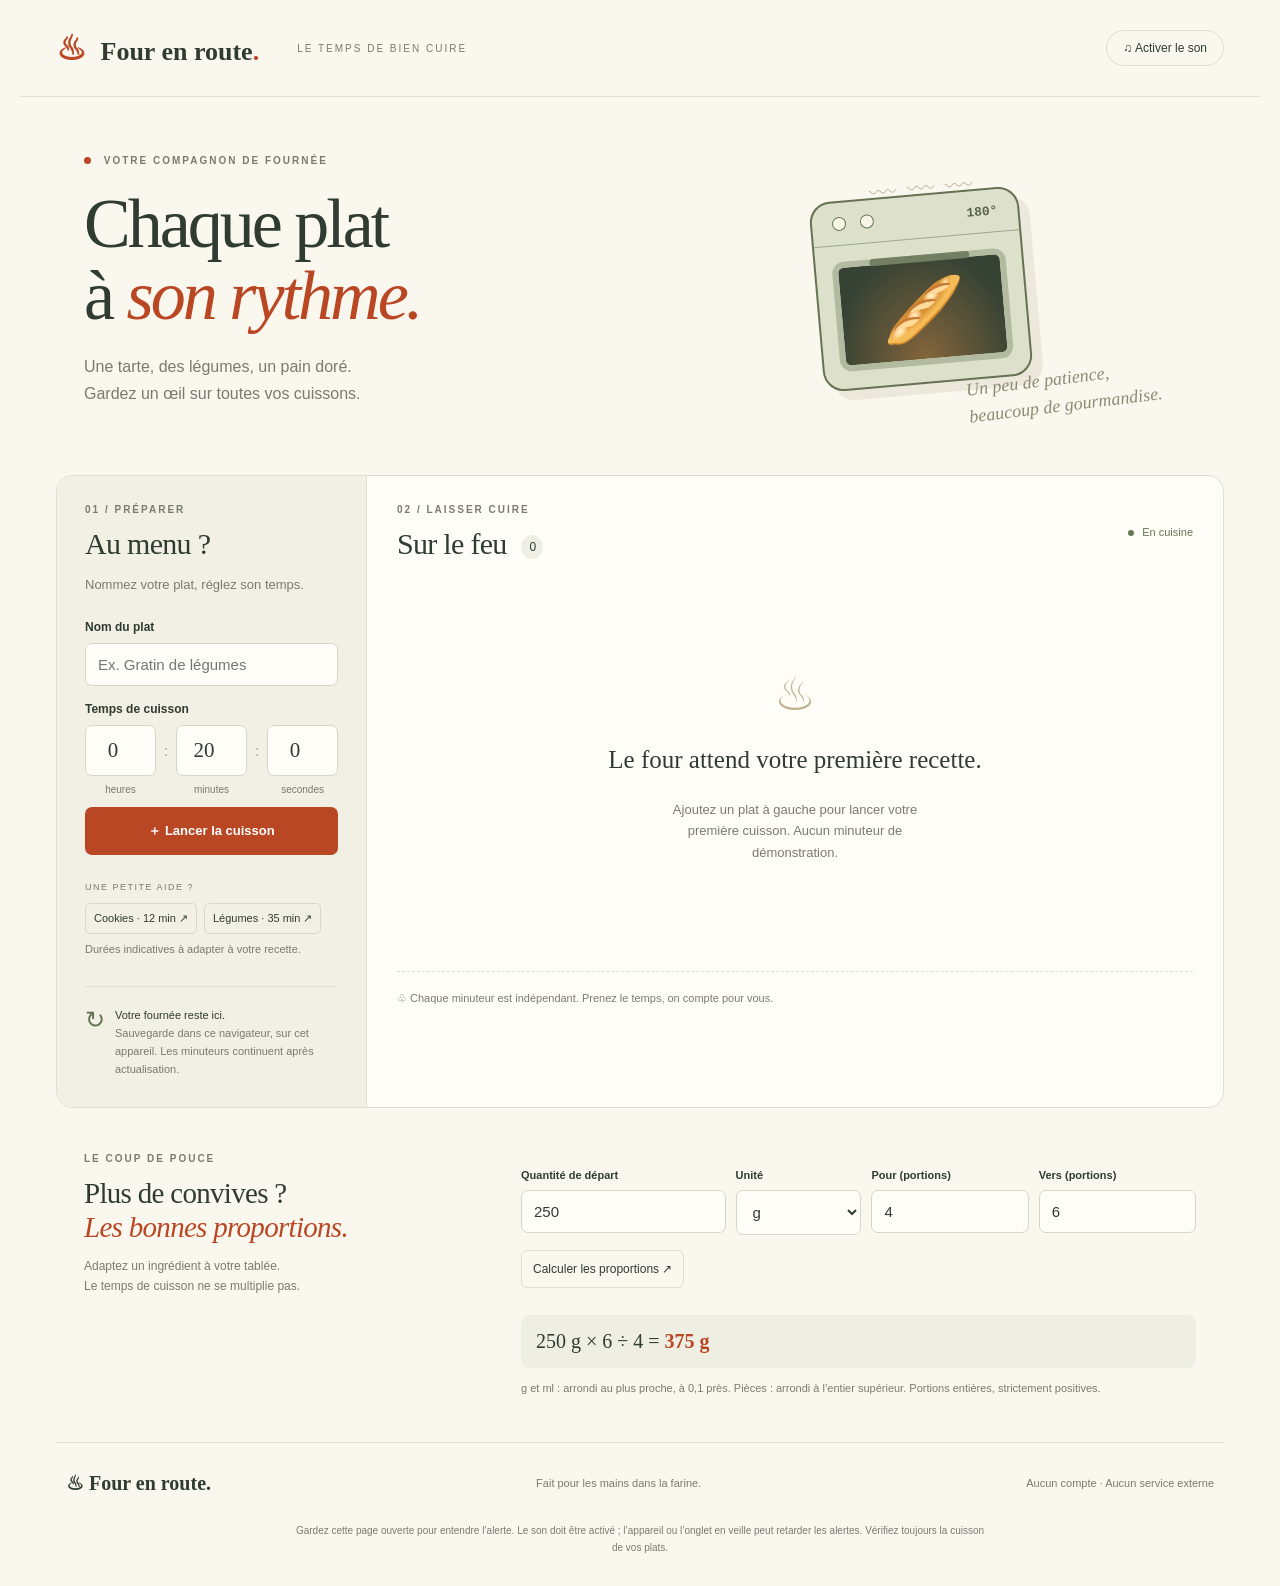
==== docs/index.html @ 5bbef4fc "feat: minuteurs indépendants, sauvegarde locale et proportions Import de la première version réellem" ====
<!doctype html><html lang="fr"><head><meta charset="UTF-8"><meta name="viewport" content="width=device-width,initial-scale=1"><meta name="theme-color" content="#faf6ed"><meta name="description" content="Tous vos minuteurs de cuisson, au même endroit. Simple, indépendant et sauvegardé sur cet appareil."><title>Four en route — À chacun sa cuisson</title><link rel="stylesheet" href="style.css"><script src="app.js" defer></script></head><body><header><a class="brand" href="./"><span class="logo" aria-hidden="true">♨</span> Four en route<span class="brand-dot">.</span></a><span class="header-note">LE TEMPS DE BIEN CUIRE</span><button id="sound" class="quiet" aria-pressed="false">♫ Activer le son</button></header><main><section class="intro"><div><div class="eyebrow"><span></span> VOTRE COMPAGNON DE FOURNÉE</div><h1>Chaque plat<br>à <em>son rythme.</em></h1><p>Une tarte, des légumes, un pain doré.<br>Gardez un œil sur toutes vos cuissons.</p></div><div class="oven-art" aria-hidden="true"><div class="steam">﹏ ﹏ ﹏</div><div class="oven"><div class="knobs"><i></i><i></i><b>180°</b></div><div class="oven-window"><div class="tray">🥖</div></div><div class="oven-handle"></div></div><span class="art-label">Un peu de patience,<br>beaucoup de gourmandise.</span></div></section><section class="workspace"><aside><div class="section-kicker">01 / PRÉPARER</div><h2>Au menu ?</h2><p class="muted">Nommez votre plat, réglez son temps.</p><form id="timer-form" novalidate><label for="name">Nom du plat</label><input id="name" maxlength="60" placeholder="Ex. Gratin de légumes" required><label>Temps de cuisson</label><div class="duration"><div><input id="hours" aria-label="Heures" type="number" min="0" max="99" step="1" value="0"><span>heures</span></div><b>:</b><div><input id="minutes" aria-label="Minutes" type="number" min="0" max="59" step="1" value="20"><span>minutes</span></div><b>:</b><div><input id="seconds" aria-label="Secondes" type="number" min="0" max="59" step="1" value="0"><span>secondes</span></div></div><p id="form-error" class="error" role="alert"></p><button class="primary" type="submit">＋ Lancer la cuisson</button></form><div class="presets"><span>UNE PETITE AIDE ?</span><button data-preset="Cookies,12">Cookies · 12 min ↗</button><button data-preset="Légumes rôtis,35">Légumes · 35 min ↗</button><small>Durées indicatives à adapter à votre recette.</small></div><div class="storage"><span>↻</span><p><strong>Votre fournée reste ici.</strong><br>Sauvegarde dans ce navigateur, sur cet appareil. Les minuteurs continuent après actualisation.</p></div></aside><section class="board"><div class="board-heading"><div><div class="section-kicker">02 / LAISSER CUIRE</div><h2>Sur le feu <span id="count">0</span></h2></div><span class="live-tag"><i></i> En cuisine</span></div><div id="timers"></div><div class="board-note">♧ Chaque minuteur est indépendant. Prenez le temps, on compte pour vous.</div></section></section><section class="proportions"><div><div class="section-kicker">LE COUP DE POUCE</div><h2>Plus de convives ?<br><em>Les bonnes proportions.</em></h2><p>Adaptez un ingrédient à votre tablée.<br>Le temps de cuisson ne se multiplie pas.</p></div><form id="ratio-form" novalidate><div class="ratio-inputs"><div><label for="quantity">Quantité de départ</label><input type="number" id="quantity" min="0" step="any" value="250"></div><div><label for="unit">Unité</label><select id="unit"><option value="g">g</option><option value="ml">ml</option><option value="pièce(s)">pièce(s)</option></select></div><div><label for="from">Pour (portions)</label><input type="number" id="from" min="1" step="1" value="4"></div><div><label for="to">Vers (portions)</label><input type="number" id="to" min="1" step="1" value="6"></div></div><button type="submit" class="secondary">Calculer les proportions ↗</button><p id="ratio-error" class="error" role="alert"></p><output id="ratio-result">250 g × 6 ÷ 4 = <strong>375 g</strong></output><small>g et ml : arrondi au plus proche, à 0,1 près. Pièces : arrondi à l’entier supérieur. Portions entières, strictement positives.</small></form></section><div id="status" class="status" role="status" aria-live="polite"></div><footer><span class="brand">♨ Four en route.</span><span>Fait pour les mains dans la farine.</span><span>Aucun compte · Aucun service externe</span></footer><p class="limit">Gardez cette page ouverte pour entendre l’alerte. Le son doit être activé ; l’appareil ou l’onglet en veille peut retarder les alertes. Vérifiez toujours la cuisson de vos plats.</p></main></body></html>
---- docs/style.css ----
@import url('data:text/css,');
:root{--bg:#faf7ef;--ink:#303c31;--orange:#b94724;--muted:#797b70;--line:#deded1;--green:#657654}*{box-sizing:border-box}body{margin:0;background:var(--bg);color:var(--ink);font-family:Arial,Helvetica,sans-serif;font-size:15px}button,input,select{font:inherit}button,a,input,select{-webkit-tap-highlight-color:transparent}button{cursor:pointer}button:focus-visible,a:focus-visible,input:focus-visible,select:focus-visible{outline:3px solid #a54b2b;outline-offset:4px}button{transition:background .15s,transform .15s}button:hover{filter:brightness(.96)}header{max-width:1240px;margin:auto;padding:28px 36px;display:flex;align-items:center;gap:24px;border-bottom:1px solid var(--line)}.brand{font-family:Georgia,serif;font-size:26px;font-weight:700;color:var(--ink);text-decoration:none;white-space:nowrap}.logo{color:var(--orange);font-size:34px;margin-right:8px}.brand-dot{color:var(--orange)}.header-note{font-size:10px;letter-spacing:2px;color:var(--muted);margin-left:14px}.quiet{margin-left:auto;border:1px solid var(--line);background:transparent;border-radius:24px;padding:10px 16px;font-size:12px;color:var(--ink)}main{max-width:1168px;margin:auto;padding:0 0 30px}.intro{display:flex;justify-content:space-between;align-items:center;padding:58px 28px 52px}.eyebrow,.section-kicker{font-size:10px;letter-spacing:2px;font-weight:700;color:var(--muted)}.eyebrow span{display:inline-block;width:7px;height:7px;background:var(--orange);border-radius:100%;margin-right:8px}h1{font-family:Georgia,serif;font-weight:400;font-size:70px;letter-spacing:-3px;line-height:1.03;margin:22px 0}em{font-family:Georgia,serif;color:var(--orange);font-weight:400}p{line-height:1.65}.intro p{color:var(--muted);font-size:16px}.oven-art{width:360px;height:260px;position:relative;margin-right:70px}.oven{position:absolute;left:50px;top:35px;background:#dde0ca;width:210px;height:190px;border:2px solid #667353;border-radius:21px;box-shadow:10px 10px 0 #ece8dc;transform:rotate(-5deg)}.knobs{height:43px;display:flex;align-items:center;padding:0 20px;gap:14px;border-bottom:1px solid #9da78e}.knobs i{border:1px solid #657654;border-radius:100%;width:14px;height:14px;background:#f8f4e7}.knobs b{font-family:monospace;margin-left:auto;font-size:13px;color:#5a654e}.oven-window{margin:16px;background:#354234;border-radius:12px;height:110px;border:6px solid #b2baa0;display:grid;place-items:center;background:radial-gradient(ellipse at bottom,#84653b,#354234 80%)}.tray{font-size:65px;transform:rotate(5deg);filter:sepia(.25)}.oven-handle{position:absolute;background:#727f63;height:7px;width:100px;left:54px;top:59px;border-radius:4px}.steam{position:absolute;top:0;left:102px;color:#b9ad93;font-size:30px;transform:rotate(-5deg)}.art-label{position:absolute;bottom:0;right:-35px;font-family:Georgia,serif;font-style:italic;font-size:18px;line-height:1.5;transform:rotate(-7deg);color:#8c8b72}.workspace{display:grid;grid-template-columns:310px 1fr;border:1px solid var(--line);border-radius:16px;background:#fffdf8;overflow:hidden}aside{padding:28px;background:#f2efe5;border-right:1px solid var(--line)}h2{font-family:Georgia,serif;font-size:30px;font-weight:400;letter-spacing:-.7px;margin:12px 0}.muted{color:var(--muted);font-size:13px;margin-bottom:25px}label{display:block;font-size:12px;font-weight:600;margin:16px 0 9px}input,select{width:100%;border:1px solid #d6d6c8;background:#fffdf8;border-radius:7px;color:var(--ink);padding:12px;min-width:0}.duration{display:flex;align-items:center;gap:8px}.duration>div{flex:1;text-align:center}.duration input{text-align:center;padding:12px 3px;font-size:21px;font-family:Georgia,serif}.duration span{display:block;color:var(--muted);font-size:10px;margin-top:8px}.duration>b{margin-bottom:19px;font-weight:400;color:#9b9c8e}.primary{background:var(--orange);color:white;border:0;border-radius:7px;padding:15px;width:100%;font-weight:600;font-size:13px}.error{color:#a52e20;font-size:12px;line-height:1.5}.error:empty{margin:12px 0}.presets{margin:27px 0;display:flex;flex-wrap:wrap;gap:7px}.presets>span{display:block;width:100%;font-size:9px;letter-spacing:1.5px;color:var(--muted);margin-bottom:4px}.presets button{font-size:11px;border:1px solid #d7d8c9;border-radius:5px;padding:8px;background:transparent;color:var(--ink)}small{font-size:11px;color:var(--muted);line-height:1.6;display:block}.storage{display:flex;gap:10px;border-top:1px solid var(--line);padding-top:19px}.storage>span{font-size:24px;color:var(--green)}.storage p{font-size:11px;color:var(--muted);margin:0}.storage strong{color:var(--ink);font-weight:500}.board{padding:28px 30px}.board-heading{display:flex;justify-content:space-between;align-items:center;margin-bottom:25px}.board-heading h2{margin-bottom:0}.board-heading h2 span{font-family:Arial;font-size:12px;background:#edeee4;border-radius:100%;padding:5px 8px;vertical-align:middle;margin-left:8px}.live-tag{font-size:11px;color:var(--green)}.live-tag i{display:inline-block;width:6px;height:6px;border-radius:100%;background:var(--green);margin-right:5px}#timers{display:grid;grid-template-columns:repeat(2,minmax(0,1fr));gap:16px}.empty{grid-column:1/-1;text-align:center;padding:80px 20px;color:var(--muted)}.empty-icon{font-size:47px;color:#c0b394}.empty h3{font-family:Georgia,serif;font-weight:400;font-size:25px;color:var(--ink)}.empty p{max-width:260px;margin:auto;font-size:13px}.timer{border:1px solid #dfe2d5;border-radius:12px;padding:20px;background:#f7f8ef;position:relative}.timer.paused{background:#f6f3ec}.timer.done{background:#fff0de;border-color:#d3a06f}.card-top{display:flex;align-items:center;justify-content:space-between;gap:8px}.timer h3{font-size:15px;font-weight:500;margin:0;overflow-wrap:anywhere}.delete{border:0;background:transparent;color:#8b8b7a;padding:6px;font-size:20px;line-height:1}.badge{font-size:9px;letter-spacing:1px;text-transform:uppercase;color:#697653;margin:13px 0 5px;display:block}.time{font-size:40px;font-family:Georgia,serif;letter-spacing:-1px;font-variant-numeric:tabular-nums;margin:10px 0}.progress{height:4px;background:#dce0cc;border-radius:3px;margin:15px 0 20px;overflow:hidden}.progress>span{height:100%;background:var(--green);display:block;transition:width .5s}.done .progress>span{background:var(--orange)}.actions{display:flex;gap:6px;flex-wrap:wrap}.actions button{font-size:11px;padding:9px 10px;border:1px solid #d3d7c5;border-radius:6px;background:transparent;color:var(--ink);min-height:34px}.actions button:first-child{background:var(--ink);color:white;border-color:var(--ink)}.board-note{border-top:1px dashed var(--line);margin-top:28px;padding-top:18px;font-size:11px;color:var(--muted);line-height:1.6}.proportions{display:grid;grid-template-columns:1fr 1.7fr;gap:40px;padding:45px 28px}.proportions h2{font-size:29px;line-height:1.2}.proportions p{font-size:12px;color:var(--muted)}.ratio-inputs{display:grid;grid-template-columns:1.3fr .8fr 1fr 1fr;gap:10px}.ratio-inputs label{font-size:11px}.secondary{border:1px solid var(--line);background:transparent;border-radius:6px;padding:11px;margin:15px 0;color:var(--ink);font-size:12px}output{display:block;padding:15px;background:#efeee2;font-family:Georgia,serif;font-size:20px;border-radius:8px;margin-bottom:12px}output strong{color:var(--orange)}footer{display:flex;align-items:center;justify-content:space-between;border-top:1px solid var(--line);padding:28px 10px;color:var(--muted);font-size:11px}footer .brand{font-size:20px}.limit{font-size:10px;text-align:center;color:var(--muted);max-width:700px;margin:auto}.status:not(:empty){position:fixed;bottom:20px;left:50%;transform:translateX(-50%);background:var(--ink);color:white;padding:14px 22px;border-radius:9px;z-index:5;max-width:90%;font-size:13px;box-shadow:0 5px 20px #0002}
@media(min-width:1400px){.intro{padding-top:65px;padding-bottom:60px}}@media(max-width:900px){main{padding:0 20px 20px}.intro{padding:40px 8px}.oven-art{margin-right:10px;transform:scale(.85);width:260px}.workspace{grid-template-columns:270px 1fr}aside{padding:22px}.board{padding:22px}#timers{grid-template-columns:1fr}h1{font-size:58px}.proportions{gap:25px;padding:35px 5px}.header-note{display:none}}@media(max-width:600px){header{padding:18px 20px;gap:8px}.brand{font-size:22px}.quiet{font-size:10px;padding:9px 10px}.logo{font-size:26px;margin-right:3px}.intro{padding:32px 4px}.intro h1{font-size:51px;letter-spacing:-2px}.intro p{font-size:13px}.eyebrow{font-size:8px;letter-spacing:1.2px}.oven-art{display:none}.workspace{grid-template-columns:1fr}aside{border-right:0;border-bottom:1px solid var(--line)}.presets{margin:19px 0}.storage{padding-top:14px}.board{padding:23px 20px}.empty{padding:45px 10px}#timers{grid-template-columns:1fr}.time{font-size:47px}.timer{padding:20px}.proportions{grid-template-columns:1fr;gap:8px}.ratio-inputs{grid-template-columns:1fr 1fr}.proportions h2 br{display:none}footer{gap:15px;flex-wrap:wrap}footer>span:last-child{width:100%}main{padding:0 14px 25px}}
@media(prefers-reduced-motion:reduce){*,*:before,*:after{animation:none!important;transition:none!important;scroll-behavior:auto!important}}
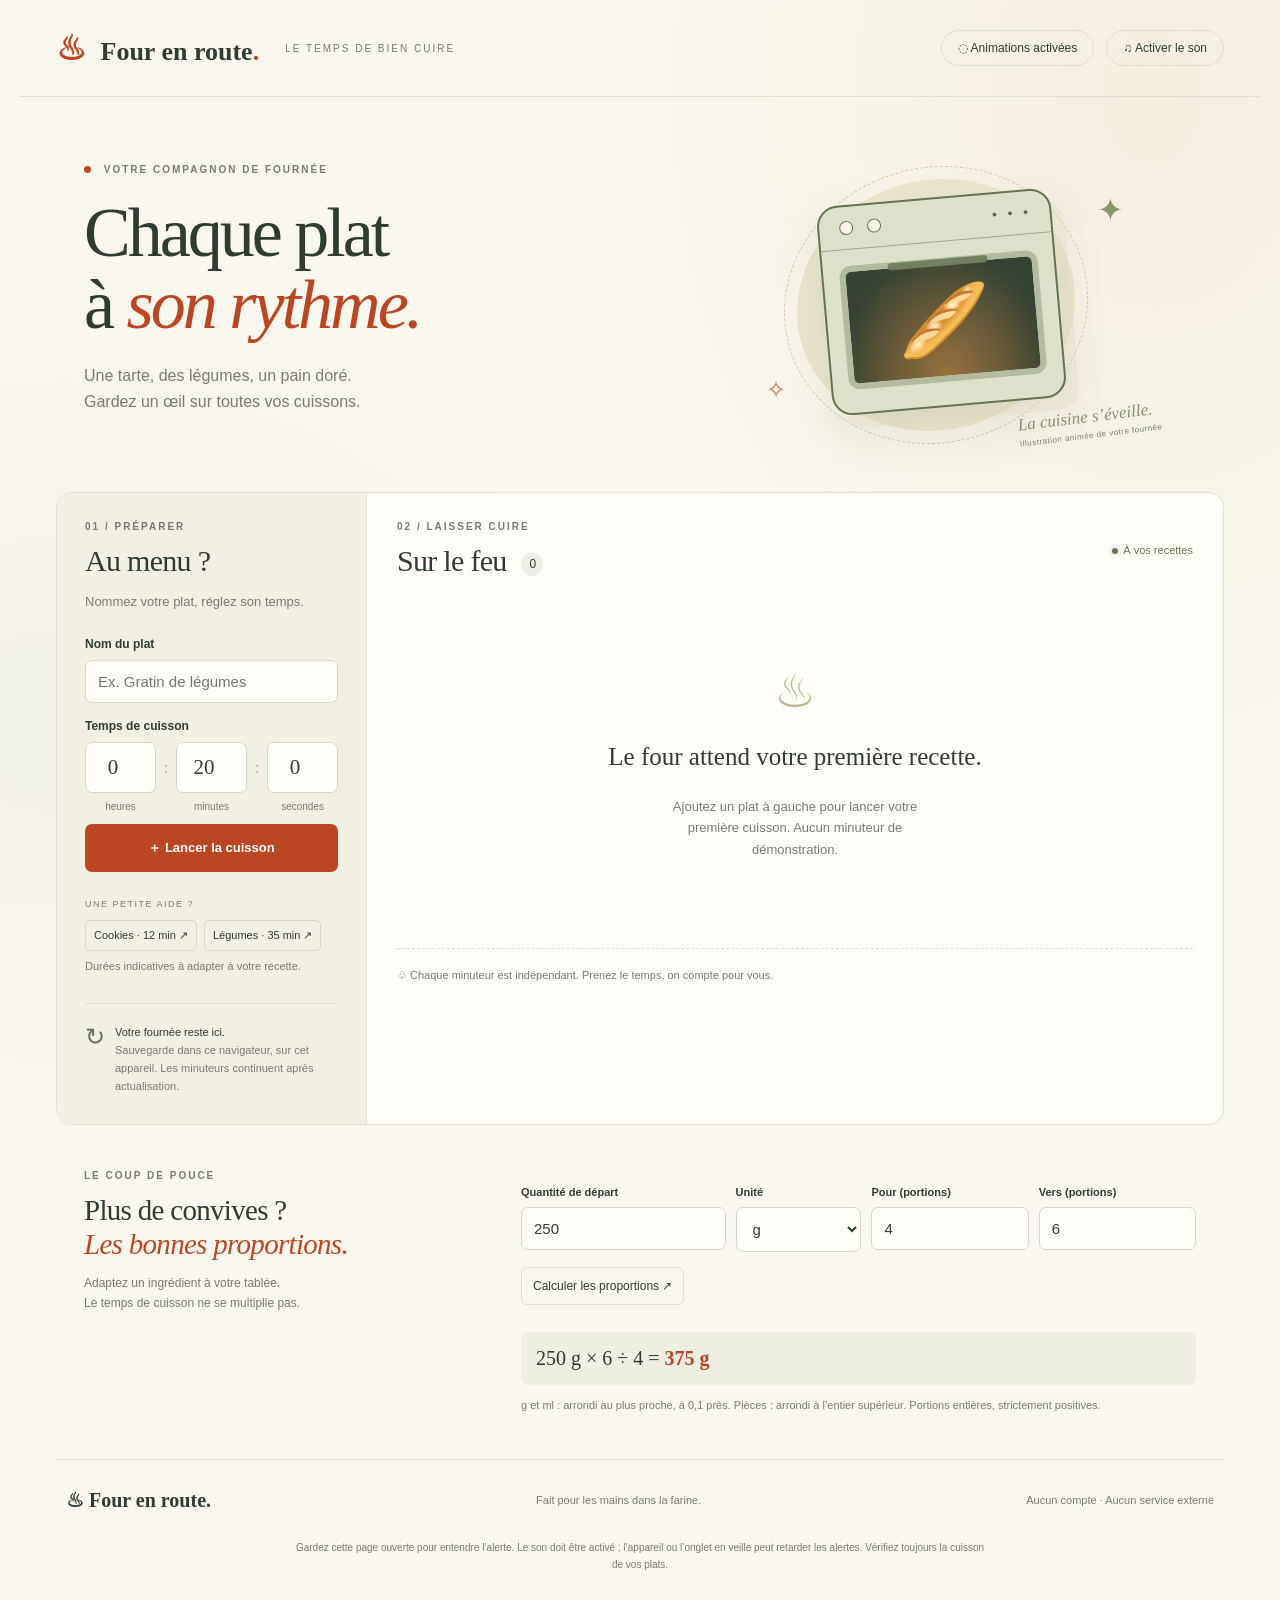
==== commit 18163005: "feat: cuisine animée et progression visuelle des cuissons Import de la seconde version réellement dé" ====
--- a/docs/index.html
+++ b/docs/index.html
@@ -1 +1 @@
-<!doctype html><html lang="fr"><head><meta charset="UTF-8"><meta name="viewport" content="width=device-width,initial-scale=1"><meta name="theme-color" content="#faf6ed"><meta name="description" content="Tous vos minuteurs de cuisson, au même endroit. Simple, indépendant et sauvegardé sur cet appareil."><title>Four en route — À chacun sa cuisson</title><link rel="stylesheet" href="style.css"><script src="app.js" defer></script></head><body><header><a class="brand" href="./"><span class="logo" aria-hidden="true">♨</span> Four en route<span class="brand-dot">.</span></a><span class="header-note">LE TEMPS DE BIEN CUIRE</span><button id="sound" class="quiet" aria-pressed="false">♫ Activer le son</button></header><main><section class="intro"><div><div class="eyebrow"><span></span> VOTRE COMPAGNON DE FOURNÉE</div><h1>Chaque plat<br>à <em>son rythme.</em></h1><p>Une tarte, des légumes, un pain doré.<br>Gardez un œil sur toutes vos cuissons.</p></div><div class="oven-art" aria-hidden="true"><div class="steam">﹏ ﹏ ﹏</div><div class="oven"><div class="knobs"><i></i><i></i><b>180°</b></div><div class="oven-window"><div class="tray">🥖</div></div><div class="oven-handle"></div></div><span class="art-label">Un peu de patience,<br>beaucoup de gourmandise.</span></div></section><section class="workspace"><aside><div class="section-kicker">01 / PRÉPARER</div><h2>Au menu ?</h2><p class="muted">Nommez votre plat, réglez son temps.</p><form id="timer-form" novalidate><label for="name">Nom du plat</label><input id="name" maxlength="60" placeholder="Ex. Gratin de légumes" required><label>Temps de cuisson</label><div class="duration"><div><input id="hours" aria-label="Heures" type="number" min="0" max="99" step="1" value="0"><span>heures</span></div><b>:</b><div><input id="minutes" aria-label="Minutes" type="number" min="0" max="59" step="1" value="20"><span>minutes</span></div><b>:</b><div><input id="seconds" aria-label="Secondes" type="number" min="0" max="59" step="1" value="0"><span>secondes</span></div></div><p id="form-error" class="error" role="alert"></p><button class="primary" type="submit">＋ Lancer la cuisson</button></form><div class="presets"><span>UNE PETITE AIDE ?</span><button data-preset="Cookies,12">Cookies · 12 min ↗</button><button data-preset="Légumes rôtis,35">Légumes · 35 min ↗</button><small>Durées indicatives à adapter à votre recette.</small></div><div class="storage"><span>↻</span><p><strong>Votre fournée reste ici.</strong><br>Sauvegarde dans ce navigateur, sur cet appareil. Les minuteurs continuent après actualisation.</p></div></aside><section class="board"><div class="board-heading"><div><div class="section-kicker">02 / LAISSER CUIRE</div><h2>Sur le feu <span id="count">0</span></h2></div><span class="live-tag"><i></i> En cuisine</span></div><div id="timers"></div><div class="board-note">♧ Chaque minuteur est indépendant. Prenez le temps, on compte pour vous.</div></section></section><section class="proportions"><div><div class="section-kicker">LE COUP DE POUCE</div><h2>Plus de convives ?<br><em>Les bonnes proportions.</em></h2><p>Adaptez un ingrédient à votre tablée.<br>Le temps de cuisson ne se multiplie pas.</p></div><form id="ratio-form" novalidate><div class="ratio-inputs"><div><label for="quantity">Quantité de départ</label><input type="number" id="quantity" min="0" step="any" value="250"></div><div><label for="unit">Unité</label><select id="unit"><option value="g">g</option><option value="ml">ml</option><option value="pièce(s)">pièce(s)</option></select></div><div><label for="from">Pour (portions)</label><input type="number" id="from" min="1" step="1" value="4"></div><div><label for="to">Vers (portions)</label><input type="number" id="to" min="1" step="1" value="6"></div></div><button type="submit" class="secondary">Calculer les proportions ↗</button><p id="ratio-error" class="error" role="alert"></p><output id="ratio-result">250 g × 6 ÷ 4 = <strong>375 g</strong></output><small>g et ml : arrondi au plus proche, à 0,1 près. Pièces : arrondi à l’entier supérieur. Portions entières, strictement positives.</small></form></section><div id="status" class="status" role="status" aria-live="polite"></div><footer><span class="brand">♨ Four en route.</span><span>Fait pour les mains dans la farine.</span><span>Aucun compte · Aucun service externe</span></footer><p class="limit">Gardez cette page ouverte pour entendre l’alerte. Le son doit être activé ; l’appareil ou l’onglet en veille peut retarder les alertes. Vérifiez toujours la cuisson de vos plats.</p></main></body></html>
+<!doctype html><html lang="fr"><head><meta charset="UTF-8"><meta name="viewport" content="width=device-width,initial-scale=1"><meta name="theme-color" content="#faf6ed"><meta name="description" content="Tous vos minuteurs de cuisson, au même endroit. Simple, indépendant et sauvegardé sur cet appareil."><title>Four en route — À chacun sa cuisson</title><link rel="stylesheet" href="style.css"><script src="app.js" defer></script></head><body><header><a class="brand" href="./"><span class="logo" aria-hidden="true">♨</span> Four en route<span class="brand-dot">.</span></a><span class="header-note">LE TEMPS DE BIEN CUIRE</span><button id="motion" class="quiet" aria-pressed="true">◌ Animations activées</button><button id="sound" class="quiet" aria-pressed="false">♫ Activer le son</button></header><main><section class="intro"><div><div class="eyebrow"><span></span> VOTRE COMPAGNON DE FOURNÉE</div><h1>Chaque plat<br>à <em>son rythme.</em></h1><p>Une tarte, des légumes, un pain doré.<br>Gardez un œil sur toutes vos cuissons.</p></div><div class="oven-art" aria-hidden="true"><div class="kitchen-halo"></div><div class="floating-herb herb-one">✦</div><div class="floating-herb herb-two">✧</div><div class="steam"><i></i><i></i><i></i></div><div class="oven"><div class="knobs"><i></i><i></i><b id="oven-dial">• • •</b></div><div class="oven-window"><div class="heat-waves"><i></i><i></i><i></i></div><div class="tray">🥖</div><div class="oven-glow"></div></div><div class="oven-handle"></div></div><span class="art-label"><span id="oven-caption">La cuisine s’éveille.</span><br><small>Illustration animée de votre fournée</small></span></div></section><section class="workspace"><aside><div class="section-kicker">01 / PRÉPARER</div><h2>Au menu ?</h2><p class="muted">Nommez votre plat, réglez son temps.</p><form id="timer-form" novalidate><label for="name">Nom du plat</label><input id="name" maxlength="60" placeholder="Ex. Gratin de légumes" required><label>Temps de cuisson</label><div class="duration"><div><input id="hours" aria-label="Heures" type="number" min="0" max="99" step="1" value="0"><span>heures</span></div><b>:</b><div><input id="minutes" aria-label="Minutes" type="number" min="0" max="59" step="1" value="20"><span>minutes</span></div><b>:</b><div><input id="seconds" aria-label="Secondes" type="number" min="0" max="59" step="1" value="0"><span>secondes</span></div></div><p id="form-error" class="error" role="alert"></p><button class="primary" type="submit">＋ Lancer la cuisson</button></form><div class="presets"><span>UNE PETITE AIDE ?</span><button data-preset="Cookies,12">Cookies · 12 min ↗</button><button data-preset="Légumes rôtis,35">Légumes · 35 min ↗</button><small>Durées indicatives à adapter à votre recette.</small></div><div class="storage"><span>↻</span><p><strong>Votre fournée reste ici.</strong><br>Sauvegarde dans ce navigateur, sur cet appareil. Les minuteurs continuent après actualisation.</p></div></aside><section class="board"><div class="board-heading"><div><div class="section-kicker">02 / LAISSER CUIRE</div><h2>Sur le feu <span id="count">0</span></h2></div><span class="live-tag" id="live-summary"><i></i> À vos recettes</span></div><div id="timers"></div><div class="board-note">♧ Chaque minuteur est indépendant. Prenez le temps, on compte pour vous.</div></section></section><section class="proportions"><div><div class="section-kicker">LE COUP DE POUCE</div><h2>Plus de convives ?<br><em>Les bonnes proportions.</em></h2><p>Adaptez un ingrédient à votre tablée.<br>Le temps de cuisson ne se multiplie pas.</p></div><form id="ratio-form" novalidate><div class="ratio-inputs"><div><label for="quantity">Quantité de départ</label><input type="number" id="quantity" min="0" step="any" value="250"></div><div><label for="unit">Unité</label><select id="unit"><option value="g">g</option><option value="ml">ml</option><option value="pièce(s)">pièce(s)</option></select></div><div><label for="from">Pour (portions)</label><input type="number" id="from" min="1" step="1" value="4"></div><div><label for="to">Vers (portions)</label><input type="number" id="to" min="1" step="1" value="6"></div></div><button type="submit" class="secondary">Calculer les proportions ↗</button><p id="ratio-error" class="error" role="alert"></p><output id="ratio-result">250 g × 6 ÷ 4 = <strong>375 g</strong></output><small>g et ml : arrondi au plus proche, à 0,1 près. Pièces : arrondi à l’entier supérieur. Portions entières, strictement positives.</small></form></section><div id="status" class="status" role="status" aria-live="polite"></div><footer><span class="brand">♨ Four en route.</span><span>Fait pour les mains dans la farine.</span><span>Aucun compte · Aucun service externe</span></footer><p class="limit">Gardez cette page ouverte pour entendre l’alerte. Le son doit être activé ; l’appareil ou l’onglet en veille peut retarder les alertes. Vérifiez toujours la cuisson de vos plats.</p></main></body></html>
--- a/docs/style.css
+++ b/docs/style.css
@@ -2,3 +2,9 @@
 :root{--bg:#faf7ef;--ink:#303c31;--orange:#b94724;--muted:#797b70;--line:#deded1;--green:#657654}*{box-sizing:border-box}body{margin:0;background:var(--bg);color:var(--ink);font-family:Arial,Helvetica,sans-serif;font-size:15px}button,input,select{font:inherit}button,a,input,select{-webkit-tap-highlight-color:transparent}button{cursor:pointer}button:focus-visible,a:focus-visible,input:focus-visible,select:focus-visible{outline:3px solid #a54b2b;outline-offset:4px}button{transition:background .15s,transform .15s}button:hover{filter:brightness(.96)}header{max-width:1240px;margin:auto;padding:28px 36px;display:flex;align-items:center;gap:24px;border-bottom:1px solid var(--line)}.brand{font-family:Georgia,serif;font-size:26px;font-weight:700;color:var(--ink);text-decoration:none;white-space:nowrap}.logo{color:var(--orange);font-size:34px;margin-right:8px}.brand-dot{color:var(--orange)}.header-note{font-size:10px;letter-spacing:2px;color:var(--muted);margin-left:14px}.quiet{margin-left:auto;border:1px solid var(--line);background:transparent;border-radius:24px;padding:10px 16px;font-size:12px;color:var(--ink)}main{max-width:1168px;margin:auto;padding:0 0 30px}.intro{display:flex;justify-content:space-between;align-items:center;padding:58px 28px 52px}.eyebrow,.section-kicker{font-size:10px;letter-spacing:2px;font-weight:700;color:var(--muted)}.eyebrow span{display:inline-block;width:7px;height:7px;background:var(--orange);border-radius:100%;margin-right:8px}h1{font-family:Georgia,serif;font-weight:400;font-size:70px;letter-spacing:-3px;line-height:1.03;margin:22px 0}em{font-family:Georgia,serif;color:var(--orange);font-weight:400}p{line-height:1.65}.intro p{color:var(--muted);font-size:16px}.oven-art{width:360px;height:260px;position:relative;margin-right:70px}.oven{position:absolute;left:50px;top:35px;background:#dde0ca;width:210px;height:190px;border:2px solid #667353;border-radius:21px;box-shadow:10px 10px 0 #ece8dc;transform:rotate(-5deg)}.knobs{height:43px;display:flex;align-items:center;padding:0 20px;gap:14px;border-bottom:1px solid #9da78e}.knobs i{border:1px solid #657654;border-radius:100%;width:14px;height:14px;background:#f8f4e7}.knobs b{font-family:monospace;margin-left:auto;font-size:13px;color:#5a654e}.oven-window{margin:16px;background:#354234;border-radius:12px;height:110px;border:6px solid #b2baa0;display:grid;place-items:center;background:radial-gradient(ellipse at bottom,#84653b,#354234 80%)}.tray{font-size:65px;transform:rotate(5deg);filter:sepia(.25)}.oven-handle{position:absolute;background:#727f63;height:7px;width:100px;left:54px;top:59px;border-radius:4px}.steam{position:absolute;top:0;left:102px;color:#b9ad93;font-size:30px;transform:rotate(-5deg)}.art-label{position:absolute;bottom:0;right:-35px;font-family:Georgia,serif;font-style:italic;font-size:18px;line-height:1.5;transform:rotate(-7deg);color:#8c8b72}.workspace{display:grid;grid-template-columns:310px 1fr;border:1px solid var(--line);border-radius:16px;background:#fffdf8;overflow:hidden}aside{padding:28px;background:#f2efe5;border-right:1px solid var(--line)}h2{font-family:Georgia,serif;font-size:30px;font-weight:400;letter-spacing:-.7px;margin:12px 0}.muted{color:var(--muted);font-size:13px;margin-bottom:25px}label{display:block;font-size:12px;font-weight:600;margin:16px 0 9px}input,select{width:100%;border:1px solid #d6d6c8;background:#fffdf8;border-radius:7px;color:var(--ink);padding:12px;min-width:0}.duration{display:flex;align-items:center;gap:8px}.duration>div{flex:1;text-align:center}.duration input{text-align:center;padding:12px 3px;font-size:21px;font-family:Georgia,serif}.duration span{display:block;color:var(--muted);font-size:10px;margin-top:8px}.duration>b{margin-bottom:19px;font-weight:400;color:#9b9c8e}.primary{background:var(--orange);color:white;border:0;border-radius:7px;padding:15px;width:100%;font-weight:600;font-size:13px}.error{color:#a52e20;font-size:12px;line-height:1.5}.error:empty{margin:12px 0}.presets{margin:27px 0;display:flex;flex-wrap:wrap;gap:7px}.presets>span{display:block;width:100%;font-size:9px;letter-spacing:1.5px;color:var(--muted);margin-bottom:4px}.presets button{font-size:11px;border:1px solid #d7d8c9;border-radius:5px;padding:8px;background:transparent;color:var(--ink)}small{font-size:11px;color:var(--muted);line-height:1.6;display:block}.storage{display:flex;gap:10px;border-top:1px solid var(--line);padding-top:19px}.storage>span{font-size:24px;color:var(--green)}.storage p{font-size:11px;color:var(--muted);margin:0}.storage strong{color:var(--ink);font-weight:500}.board{padding:28px 30px}.board-heading{display:flex;justify-content:space-between;align-items:center;margin-bottom:25px}.board-heading h2{margin-bottom:0}.board-heading h2 span{font-family:Arial;font-size:12px;background:#edeee4;border-radius:100%;padding:5px 8px;vertical-align:middle;margin-left:8px}.live-tag{font-size:11px;color:var(--green)}.live-tag i{display:inline-block;width:6px;height:6px;border-radius:100%;background:var(--green);margin-right:5px}#timers{display:grid;grid-template-columns:repeat(2,minmax(0,1fr));gap:16px}.empty{grid-column:1/-1;text-align:center;padding:80px 20px;color:var(--muted)}.empty-icon{font-size:47px;color:#c0b394}.empty h3{font-family:Georgia,serif;font-weight:400;font-size:25px;color:var(--ink)}.empty p{max-width:260px;margin:auto;font-size:13px}.timer{border:1px solid #dfe2d5;border-radius:12px;padding:20px;background:#f7f8ef;position:relative}.timer.paused{background:#f6f3ec}.timer.done{background:#fff0de;border-color:#d3a06f}.card-top{display:flex;align-items:center;justify-content:space-between;gap:8px}.timer h3{font-size:15px;font-weight:500;margin:0;overflow-wrap:anywhere}.delete{border:0;background:transparent;color:#8b8b7a;padding:6px;font-size:20px;line-height:1}.badge{font-size:9px;letter-spacing:1px;text-transform:uppercase;color:#697653;margin:13px 0 5px;display:block}.time{font-size:40px;font-family:Georgia,serif;letter-spacing:-1px;font-variant-numeric:tabular-nums;margin:10px 0}.progress{height:4px;background:#dce0cc;border-radius:3px;margin:15px 0 20px;overflow:hidden}.progress>span{height:100%;background:var(--green);display:block;transition:width .5s}.done .progress>span{background:var(--orange)}.actions{display:flex;gap:6px;flex-wrap:wrap}.actions button{font-size:11px;padding:9px 10px;border:1px solid #d3d7c5;border-radius:6px;background:transparent;color:var(--ink);min-height:34px}.actions button:first-child{background:var(--ink);color:white;border-color:var(--ink)}.board-note{border-top:1px dashed var(--line);margin-top:28px;padding-top:18px;font-size:11px;color:var(--muted);line-height:1.6}.proportions{display:grid;grid-template-columns:1fr 1.7fr;gap:40px;padding:45px 28px}.proportions h2{font-size:29px;line-height:1.2}.proportions p{font-size:12px;color:var(--muted)}.ratio-inputs{display:grid;grid-template-columns:1.3fr .8fr 1fr 1fr;gap:10px}.ratio-inputs label{font-size:11px}.secondary{border:1px solid var(--line);background:transparent;border-radius:6px;padding:11px;margin:15px 0;color:var(--ink);font-size:12px}output{display:block;padding:15px;background:#efeee2;font-family:Georgia,serif;font-size:20px;border-radius:8px;margin-bottom:12px}output strong{color:var(--orange)}footer{display:flex;align-items:center;justify-content:space-between;border-top:1px solid var(--line);padding:28px 10px;color:var(--muted);font-size:11px}footer .brand{font-size:20px}.limit{font-size:10px;text-align:center;color:var(--muted);max-width:700px;margin:auto}.status:not(:empty){position:fixed;bottom:20px;left:50%;transform:translateX(-50%);background:var(--ink);color:white;padding:14px 22px;border-radius:9px;z-index:5;max-width:90%;font-size:13px;box-shadow:0 5px 20px #0002}
 @media(min-width:1400px){.intro{padding-top:65px;padding-bottom:60px}}@media(max-width:900px){main{padding:0 20px 20px}.intro{padding:40px 8px}.oven-art{margin-right:10px;transform:scale(.85);width:260px}.workspace{grid-template-columns:270px 1fr}aside{padding:22px}.board{padding:22px}#timers{grid-template-columns:1fr}h1{font-size:58px}.proportions{gap:25px;padding:35px 5px}.header-note{display:none}}@media(max-width:600px){header{padding:18px 20px;gap:8px}.brand{font-size:22px}.quiet{font-size:10px;padding:9px 10px}.logo{font-size:26px;margin-right:3px}.intro{padding:32px 4px}.intro h1{font-size:51px;letter-spacing:-2px}.intro p{font-size:13px}.eyebrow{font-size:8px;letter-spacing:1.2px}.oven-art{display:none}.workspace{grid-template-columns:1fr}aside{border-right:0;border-bottom:1px solid var(--line)}.presets{margin:19px 0}.storage{padding-top:14px}.board{padding:23px 20px}.empty{padding:45px 10px}#timers{grid-template-columns:1fr}.time{font-size:47px}.timer{padding:20px}.proportions{grid-template-columns:1fr;gap:8px}.ratio-inputs{grid-template-columns:1fr 1fr}.proportions h2 br{display:none}footer{gap:15px;flex-wrap:wrap}footer>span:last-child{width:100%}main{padding:0 14px 25px}}
 @media(prefers-reduced-motion:reduce){*,*:before,*:after{animation:none!important;transition:none!important;scroll-behavior:auto!important}}
+/* A little living kitchen: only transforms and opacity animate continuously. */
+header{gap:12px}.header-note{margin-right:auto}header .quiet{margin-left:0}body{background-image:radial-gradient(ellipse at 90% 6%,#e9dcc34d,transparent 35%),radial-gradient(ellipse at 5% 45%,#dbe0ce42,transparent 35%)}.intro{position:relative}.intro h1{animation:arrive .7s ease-out both}.intro p{animation:arrive .8s .1s ease-out both}.oven-art{isolation:isolate;width:390px;height:285px;margin-right:50px}.oven{left:68px;top:42px;width:235px;height:210px;box-shadow:12px 13px 0 #dcd6c04d,0 20px 50px #3c47221a;animation:oven-breathe 7s ease-in-out infinite}.oven-window{height:124px;position:relative;overflow:hidden}.oven-handle{left:65px;top:60px}.tray{z-index:2;position:relative;font-size:72px;animation:bread-rise 6s ease-in-out infinite}.oven-glow{position:absolute;inset:0;background:radial-gradient(ellipse at bottom,#f4ad4b80,transparent 80%);opacity:.35}.is-cooking .oven-glow{animation:heat-glow 4s ease-in-out infinite}.is-cooking .oven-window{box-shadow:inset 0 -8px 22px #dca04f55}.steam{top:1px;left:120px;display:flex;gap:23px;width:120px;height:64px;transform:rotate(-5deg)}.steam i,.dish-steam i{display:block;position:relative;width:7px;height:32px;border-left:2px solid #b4a78e;border-radius:50%;opacity:0;animation:steam-rise 3.8s ease-in-out infinite}.steam i:nth-child(2),.dish-steam i:nth-child(2){animation-delay:1.2s}.steam i:nth-child(3),.dish-steam i:nth-child(3){animation-delay:2.4s}.is-cooking .steam i{border-color:#b66840;height:44px}.kitchen-halo{position:absolute;width:280px;height:250px;border-radius:50%;background:#e9e5cf;left:40px;top:25px;z-index:-1;transform:rotate(-15deg);animation:halo-turn 14s ease-in-out infinite}.kitchen-halo:after{content:'';position:absolute;inset:-13px;border:1px dashed #c8c5ac;border-radius:50%}.floating-herb{position:absolute;color:#89966c;font-size:32px;animation:herb-float 6s ease-in-out infinite}.herb-one{right:22px;top:36px}.herb-two{left:10px;bottom:36px;font-size:24px;animation-delay:-3s;color:#bd754e}.art-label{right:-15px;bottom:-2px;font-size:17px;z-index:3}.art-label small{font-family:Arial,sans-serif;font-style:normal;font-size:8px;letter-spacing:.5px}.heat-waves{position:absolute;display:flex;gap:28px;inset:20px;justify-content:center;opacity:0}.is-cooking .heat-waves{opacity:1}.heat-waves i{border-left:1px solid #dca04f99;border-radius:50%;width:7px;height:65px;animation:heat-wave 3s ease-in-out infinite}.heat-waves i:nth-child(2){animation-delay:-1s}.heat-waves i:nth-child(3){animation-delay:-2s}.timer{overflow:hidden;transition:box-shadow .25s,border-color .25s,transform .25s}.timer:hover{box-shadow:0 8px 22px #39472c0d;border-color:#adb79b;transform:translateY(-2px)}.timer-visual{position:relative;height:111px;display:grid;place-items:center;margin:14px 0 0}.dish-ring{width:100px;height:100px;border-radius:50%;display:grid;place-items:center;background:conic-gradient(from -90deg,#7b8e60 var(--cooked,0%),#e2e5d6 0);position:relative;box-shadow:0 6px 12px #28351b08}.dish-ring:before{content:'';position:absolute;inset:5px;border-radius:50%;background:#f7f8ef}.dish{z-index:1;font-size:43px;filter:drop-shadow(0 4px 3px #54331321)}.running .dish{animation:dish-simmer 3s ease-in-out infinite}.paused .dish-ring:before{background:#f6f3ec}.done .dish-ring{background:#bf6437;animation:ready-ring 2s ease-out 3}.done .dish-ring:before{background:#fff0de}.dish-steam{position:absolute;display:flex;gap:11px;left:50%;top:0;transform:translateX(-50%);pointer-events:none}.dish-steam i{height:20px;border-color:#8d9974;animation-duration:3s}.paused .dish-steam,.done .dish-steam{display:none}.ready-sparkles{display:none;position:absolute;inset:0;pointer-events:none}.done .ready-sparkles{display:block}.ready-sparkles i{position:absolute;color:#b26d2c;font-style:normal;animation:sparkle 2s ease-in-out 3}.ready-sparkles i:nth-child(1){left:22%;top:10px}.ready-sparkles i:nth-child(2){right:24%;top:45px;animation-delay:.3s}.ready-sparkles i:nth-child(3){left:28%;bottom:4px;animation-delay:.6s;font-size:12px}.time{text-align:center;margin:5px 0 12px;font-size:36px}.badge{font-size:9px}.progress{margin-top:8px}.running .progress>span{position:relative}.running .progress>span:after{content:'';position:absolute;inset:0;background:linear-gradient(90deg,transparent,#ffffff80,transparent);animation:progress-light 3s linear infinite}.live-tag i{box-shadow:0 0 0 4px #65765412}.is-cooking .live-tag i{animation:live-breath 2.5s ease-in-out infinite}.primary:hover{transform:translateY(-2px);box-shadow:0 5px 14px #b9472429}.primary:active,.actions button:active{transform:scale(.96)}.empty-icon{display:inline-block;animation:empty-warmth 5s ease-in-out infinite}.empty{padding:60px 20px}.actions{justify-content:center}.card-top{min-height:28px}.motion-off *,.motion-off *:before,.motion-off *:after{animation:none!important;transition:none!important}.motion-off .steam i,.motion-off .dish-steam i{opacity:.45}.tab-hidden *,.tab-hidden *:before,.tab-hidden *:after{animation-play-state:paused!important}
+@keyframes arrive{from{opacity:0;transform:translateY(12px)}to{opacity:1;transform:translateY(0)}}@keyframes steam-rise{0%{transform:translateY(12px) scaleX(.8);opacity:0}35%{opacity:.65}100%{transform:translateY(-30px) scaleX(1.2);opacity:0}}@keyframes oven-breathe{0%,100%{transform:rotate(-5deg) translateY(0)}50%{transform:rotate(-4deg) translateY(-4px)}}@keyframes bread-rise{0%,100%{transform:rotate(5deg) scale(1)}50%{transform:rotate(3deg) scale(1.035)}}@keyframes heat-glow{0%,100%{opacity:.3}50%{opacity:.8}}@keyframes halo-turn{0%,100%{transform:rotate(-15deg) scale(1)}50%{transform:rotate(-5deg) scale(1.035)}}@keyframes herb-float{0%,100%{transform:translateY(0) rotate(0)}50%{transform:translateY(-12px) rotate(15deg)}}@keyframes heat-wave{0%,100%{transform:translateY(8px) skewX(-4deg);opacity:.2}50%{transform:translateY(-8px) skewX(5deg);opacity:.65}}@keyframes dish-simmer{0%,100%{transform:translateY(1px) rotate(-2deg)}50%{transform:translateY(-3px) rotate(2deg)}}@keyframes ready-ring{0%{box-shadow:0 0 0 0 #bf643730}100%{box-shadow:0 0 0 14px #bf643700}}@keyframes sparkle{0%,100%{transform:scale(.7) rotate(-10deg);opacity:.35}50%{transform:scale(1.15) rotate(10deg);opacity:1}}@keyframes live-breath{0%,100%{opacity:1}50%{opacity:.45}}@keyframes progress-light{from{transform:translateX(-100%)}to{transform:translateX(100%)}}@keyframes empty-warmth{0%,100%{transform:translateY(0)}50%{transform:translateY(-5px)}}
+@media(max-width:900px){header{flex-wrap:wrap}header .brand{margin-right:auto}.oven-art{margin-right:0;width:300px;transform:scale(.8)}.header-note{display:none}}
+@media(max-width:600px){header{gap:8px}header .brand{width:100%;margin-bottom:5px}header .quiet{font-size:11px;min-height:36px}.intro{padding-top:30px;padding-bottom:24px;overflow:hidden;gap:0}.intro>div:first-child{z-index:2;flex:1;min-width:0}.intro h1{font-size:45px}.intro p{font-size:12px}.oven-art{display:block;position:absolute;right:-72px;top:28px;width:235px;margin:0;transform:scale(.48);transform-origin:65% 30%;opacity:.7;z-index:0}.oven-art .art-label,.oven-art .floating-herb{display:none}.intro .eyebrow{font-size:7px;letter-spacing:1px}.timer-visual{height:107px}.time{font-size:40px}.empty{padding:40px 15px}.actions button{min-height:40px}.timer:hover{transform:none}}
+@media(prefers-reduced-motion:reduce){*,*:before,*:after{animation:none!important;transition:none!important}.steam i,.dish-steam i{opacity:.45}}
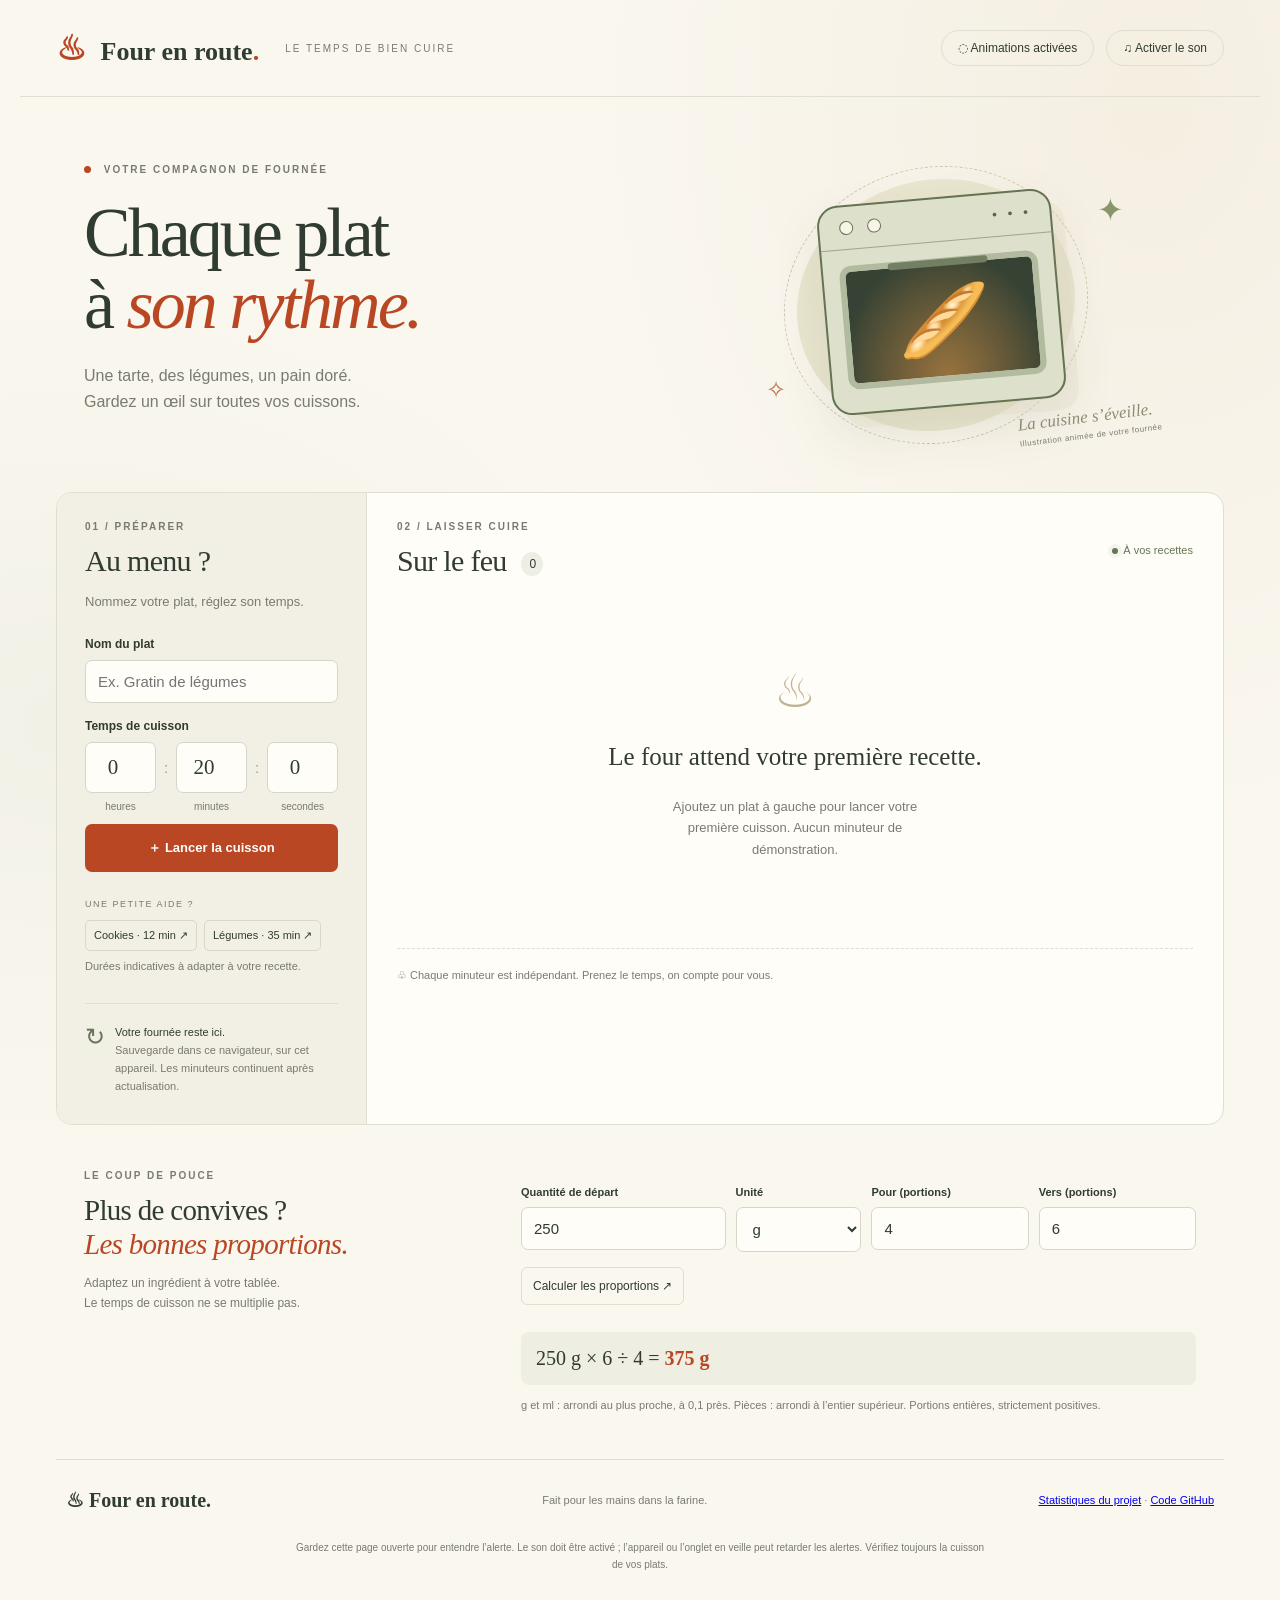
==== commit 8809b0ff: "feat: publication GitHub Pages et statistiques reproductibles Ajoute la page stats, le poids et les " ====
--- a/docs/index.html
+++ b/docs/index.html
@@ -1 +1 @@
-<!doctype html><html lang="fr"><head><meta charset="UTF-8"><meta name="viewport" content="width=device-width,initial-scale=1"><meta name="theme-color" content="#faf6ed"><meta name="description" content="Tous vos minuteurs de cuisson, au même endroit. Simple, indépendant et sauvegardé sur cet appareil."><title>Four en route — À chacun sa cuisson</title><link rel="stylesheet" href="style.css"><script src="app.js" defer></script></head><body><header><a class="brand" href="./"><span class="logo" aria-hidden="true">♨</span> Four en route<span class="brand-dot">.</span></a><span class="header-note">LE TEMPS DE BIEN CUIRE</span><button id="motion" class="quiet" aria-pressed="true">◌ Animations activées</button><button id="sound" class="quiet" aria-pressed="false">♫ Activer le son</button></header><main><section class="intro"><div><div class="eyebrow"><span></span> VOTRE COMPAGNON DE FOURNÉE</div><h1>Chaque plat<br>à <em>son rythme.</em></h1><p>Une tarte, des légumes, un pain doré.<br>Gardez un œil sur toutes vos cuissons.</p></div><div class="oven-art" aria-hidden="true"><div class="kitchen-halo"></div><div class="floating-herb herb-one">✦</div><div class="floating-herb herb-two">✧</div><div class="steam"><i></i><i></i><i></i></div><div class="oven"><div class="knobs"><i></i><i></i><b id="oven-dial">• • •</b></div><div class="oven-window"><div class="heat-waves"><i></i><i></i><i></i></div><div class="tray">🥖</div><div class="oven-glow"></div></div><div class="oven-handle"></div></div><span class="art-label"><span id="oven-caption">La cuisine s’éveille.</span><br><small>Illustration animée de votre fournée</small></span></div></section><section class="workspace"><aside><div class="section-kicker">01 / PRÉPARER</div><h2>Au menu ?</h2><p class="muted">Nommez votre plat, réglez son temps.</p><form id="timer-form" novalidate><label for="name">Nom du plat</label><input id="name" maxlength="60" placeholder="Ex. Gratin de légumes" required><label>Temps de cuisson</label><div class="duration"><div><input id="hours" aria-label="Heures" type="number" min="0" max="99" step="1" value="0"><span>heures</span></div><b>:</b><div><input id="minutes" aria-label="Minutes" type="number" min="0" max="59" step="1" value="20"><span>minutes</span></div><b>:</b><div><input id="seconds" aria-label="Secondes" type="number" min="0" max="59" step="1" value="0"><span>secondes</span></div></div><p id="form-error" class="error" role="alert"></p><button class="primary" type="submit">＋ Lancer la cuisson</button></form><div class="presets"><span>UNE PETITE AIDE ?</span><button data-preset="Cookies,12">Cookies · 12 min ↗</button><button data-preset="Légumes rôtis,35">Légumes · 35 min ↗</button><small>Durées indicatives à adapter à votre recette.</small></div><div class="storage"><span>↻</span><p><strong>Votre fournée reste ici.</strong><br>Sauvegarde dans ce navigateur, sur cet appareil. Les minuteurs continuent après actualisation.</p></div></aside><section class="board"><div class="board-heading"><div><div class="section-kicker">02 / LAISSER CUIRE</div><h2>Sur le feu <span id="count">0</span></h2></div><span class="live-tag" id="live-summary"><i></i> À vos recettes</span></div><div id="timers"></div><div class="board-note">♧ Chaque minuteur est indépendant. Prenez le temps, on compte pour vous.</div></section></section><section class="proportions"><div><div class="section-kicker">LE COUP DE POUCE</div><h2>Plus de convives ?<br><em>Les bonnes proportions.</em></h2><p>Adaptez un ingrédient à votre tablée.<br>Le temps de cuisson ne se multiplie pas.</p></div><form id="ratio-form" novalidate><div class="ratio-inputs"><div><label for="quantity">Quantité de départ</label><input type="number" id="quantity" min="0" step="any" value="250"></div><div><label for="unit">Unité</label><select id="unit"><option value="g">g</option><option value="ml">ml</option><option value="pièce(s)">pièce(s)</option></select></div><div><label for="from">Pour (portions)</label><input type="number" id="from" min="1" step="1" value="4"></div><div><label for="to">Vers (portions)</label><input type="number" id="to" min="1" step="1" value="6"></div></div><button type="submit" class="secondary">Calculer les proportions ↗</button><p id="ratio-error" class="error" role="alert"></p><output id="ratio-result">250 g × 6 ÷ 4 = <strong>375 g</strong></output><small>g et ml : arrondi au plus proche, à 0,1 près. Pièces : arrondi à l’entier supérieur. Portions entières, strictement positives.</small></form></section><div id="status" class="status" role="status" aria-live="polite"></div><footer><span class="brand">♨ Four en route.</span><span>Fait pour les mains dans la farine.</span><span>Aucun compte · Aucun service externe</span></footer><p class="limit">Gardez cette page ouverte pour entendre l’alerte. Le son doit être activé ; l’appareil ou l’onglet en veille peut retarder les alertes. Vérifiez toujours la cuisson de vos plats.</p></main></body></html>
+<!doctype html><html lang="fr"><head><meta charset="UTF-8"><meta name="viewport" content="width=device-width,initial-scale=1"><meta name="theme-color" content="#faf6ed"><meta name="description" content="Tous vos minuteurs de cuisson, au même endroit. Simple, indépendant et sauvegardé sur cet appareil."><title>Four en route — À chacun sa cuisson</title><link rel="stylesheet" href="style.css"><script src="app.js" defer></script></head><body><header><a class="brand" href="./"><span class="logo" aria-hidden="true">♨</span> Four en route<span class="brand-dot">.</span></a><span class="header-note">LE TEMPS DE BIEN CUIRE</span><button id="motion" class="quiet" aria-pressed="true">◌ Animations activées</button><button id="sound" class="quiet" aria-pressed="false">♫ Activer le son</button></header><main><section class="intro"><div><div class="eyebrow"><span></span> VOTRE COMPAGNON DE FOURNÉE</div><h1>Chaque plat<br>à <em>son rythme.</em></h1><p>Une tarte, des légumes, un pain doré.<br>Gardez un œil sur toutes vos cuissons.</p></div><div class="oven-art" aria-hidden="true"><div class="kitchen-halo"></div><div class="floating-herb herb-one">✦</div><div class="floating-herb herb-two">✧</div><div class="steam"><i></i><i></i><i></i></div><div class="oven"><div class="knobs"><i></i><i></i><b id="oven-dial">• • •</b></div><div class="oven-window"><div class="heat-waves"><i></i><i></i><i></i></div><div class="tray">🥖</div><div class="oven-glow"></div></div><div class="oven-handle"></div></div><span class="art-label"><span id="oven-caption">La cuisine s’éveille.</span><br><small>Illustration animée de votre fournée</small></span></div></section><section class="workspace"><aside><div class="section-kicker">01 / PRÉPARER</div><h2>Au menu ?</h2><p class="muted">Nommez votre plat, réglez son temps.</p><form id="timer-form" novalidate><label for="name">Nom du plat</label><input id="name" maxlength="60" placeholder="Ex. Gratin de légumes" required><label>Temps de cuisson</label><div class="duration"><div><input id="hours" aria-label="Heures" type="number" min="0" max="99" step="1" value="0"><span>heures</span></div><b>:</b><div><input id="minutes" aria-label="Minutes" type="number" min="0" max="59" step="1" value="20"><span>minutes</span></div><b>:</b><div><input id="seconds" aria-label="Secondes" type="number" min="0" max="59" step="1" value="0"><span>secondes</span></div></div><p id="form-error" class="error" role="alert"></p><button class="primary" type="submit">＋ Lancer la cuisson</button></form><div class="presets"><span>UNE PETITE AIDE ?</span><button data-preset="Cookies,12">Cookies · 12 min ↗</button><button data-preset="Légumes rôtis,35">Légumes · 35 min ↗</button><small>Durées indicatives à adapter à votre recette.</small></div><div class="storage"><span>↻</span><p><strong>Votre fournée reste ici.</strong><br>Sauvegarde dans ce navigateur, sur cet appareil. Les minuteurs continuent après actualisation.</p></div></aside><section class="board"><div class="board-heading"><div><div class="section-kicker">02 / LAISSER CUIRE</div><h2>Sur le feu <span id="count">0</span></h2></div><span class="live-tag" id="live-summary"><i></i> À vos recettes</span></div><div id="timers"></div><div class="board-note">♧ Chaque minuteur est indépendant. Prenez le temps, on compte pour vous.</div></section></section><section class="proportions"><div><div class="section-kicker">LE COUP DE POUCE</div><h2>Plus de convives ?<br><em>Les bonnes proportions.</em></h2><p>Adaptez un ingrédient à votre tablée.<br>Le temps de cuisson ne se multiplie pas.</p></div><form id="ratio-form" novalidate><div class="ratio-inputs"><div><label for="quantity">Quantité de départ</label><input type="number" id="quantity" min="0" step="any" value="250"></div><div><label for="unit">Unité</label><select id="unit"><option value="g">g</option><option value="ml">ml</option><option value="pièce(s)">pièce(s)</option></select></div><div><label for="from">Pour (portions)</label><input type="number" id="from" min="1" step="1" value="4"></div><div><label for="to">Vers (portions)</label><input type="number" id="to" min="1" step="1" value="6"></div></div><button type="submit" class="secondary">Calculer les proportions ↗</button><p id="ratio-error" class="error" role="alert"></p><output id="ratio-result">250 g × 6 ÷ 4 = <strong>375 g</strong></output><small>g et ml : arrondi au plus proche, à 0,1 près. Pièces : arrondi à l’entier supérieur. Portions entières, strictement positives.</small></form></section><div id="status" class="status" role="status" aria-live="polite"></div><footer><span class="brand">♨ Four en route.</span><span>Fait pour les mains dans la farine.</span><span><a href="stats.html">Statistiques du projet</a> · <a href="https://github.com/egalland/four-en-route">Code GitHub</a></span></footer><p class="limit">Gardez cette page ouverte pour entendre l’alerte. Le son doit être activé ; l’appareil ou l’onglet en veille peut retarder les alertes. Vérifiez toujours la cuisson de vos plats.</p></main></body></html>
